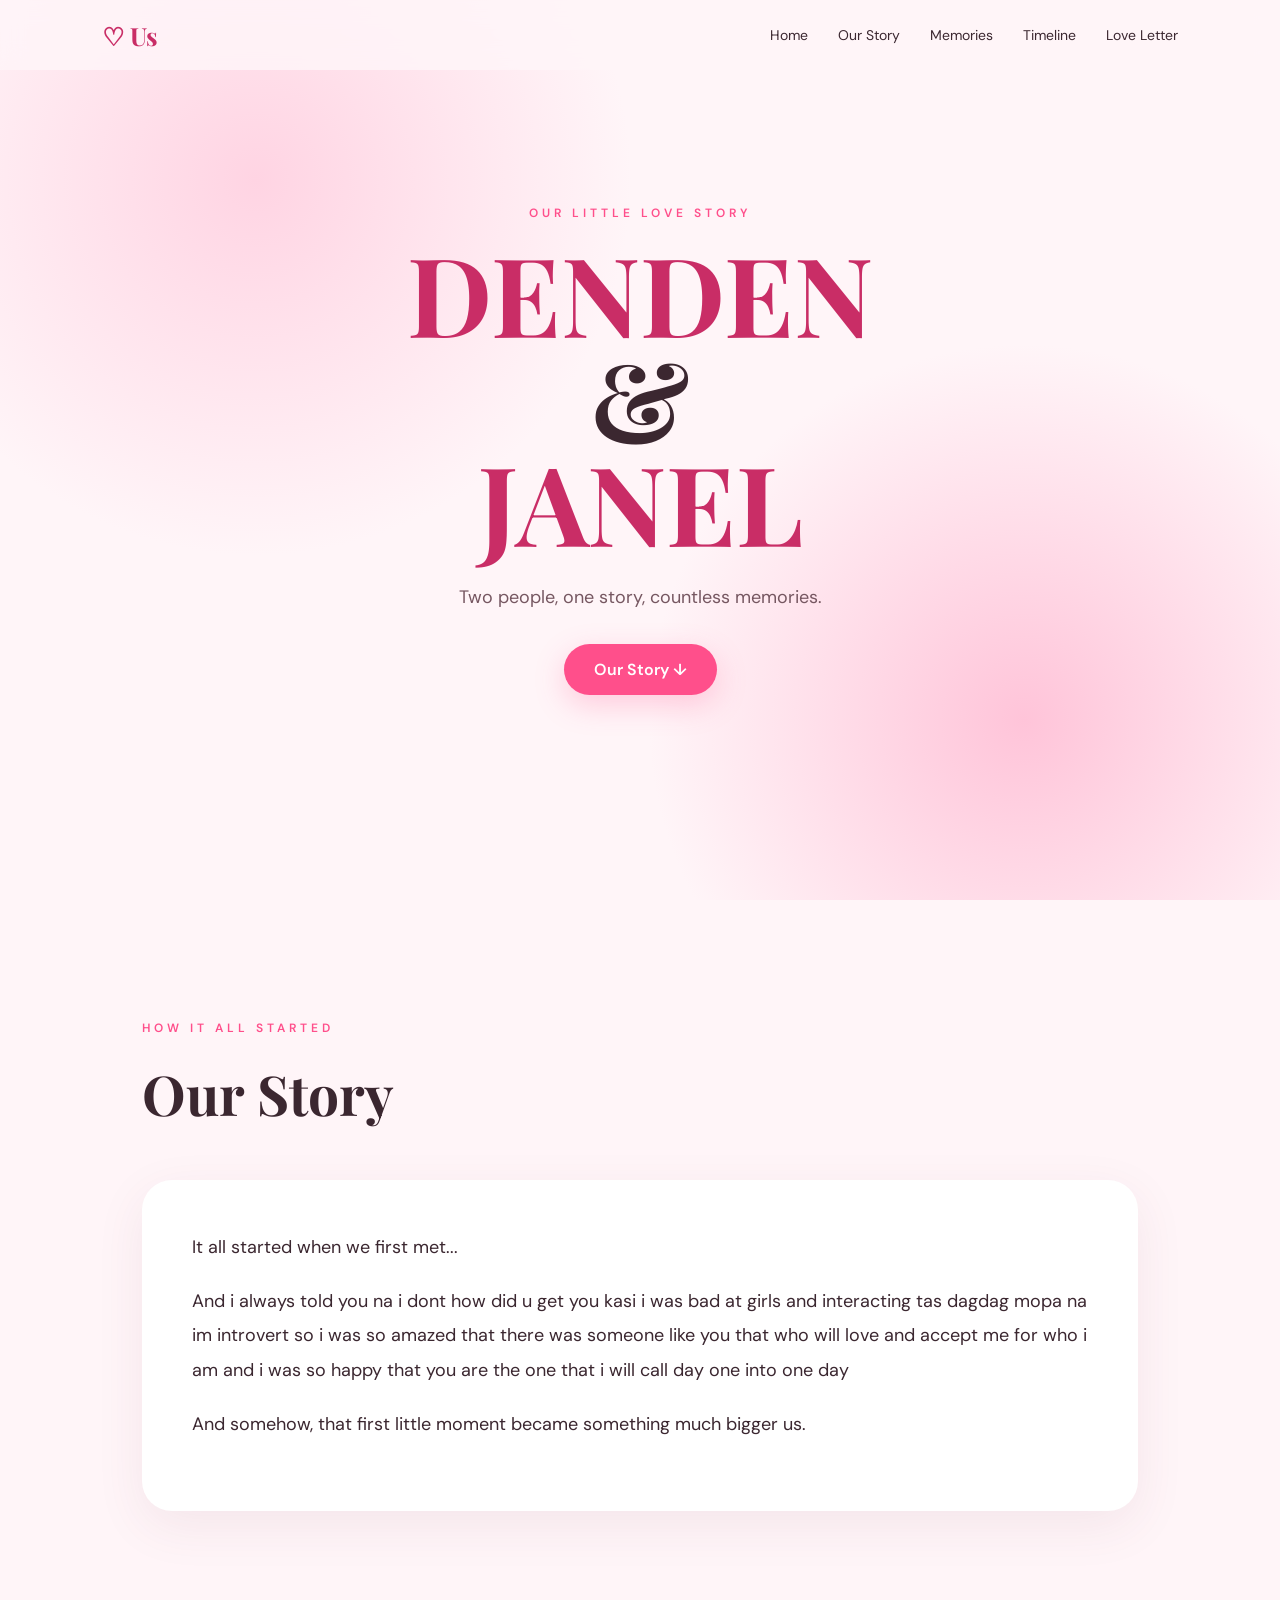
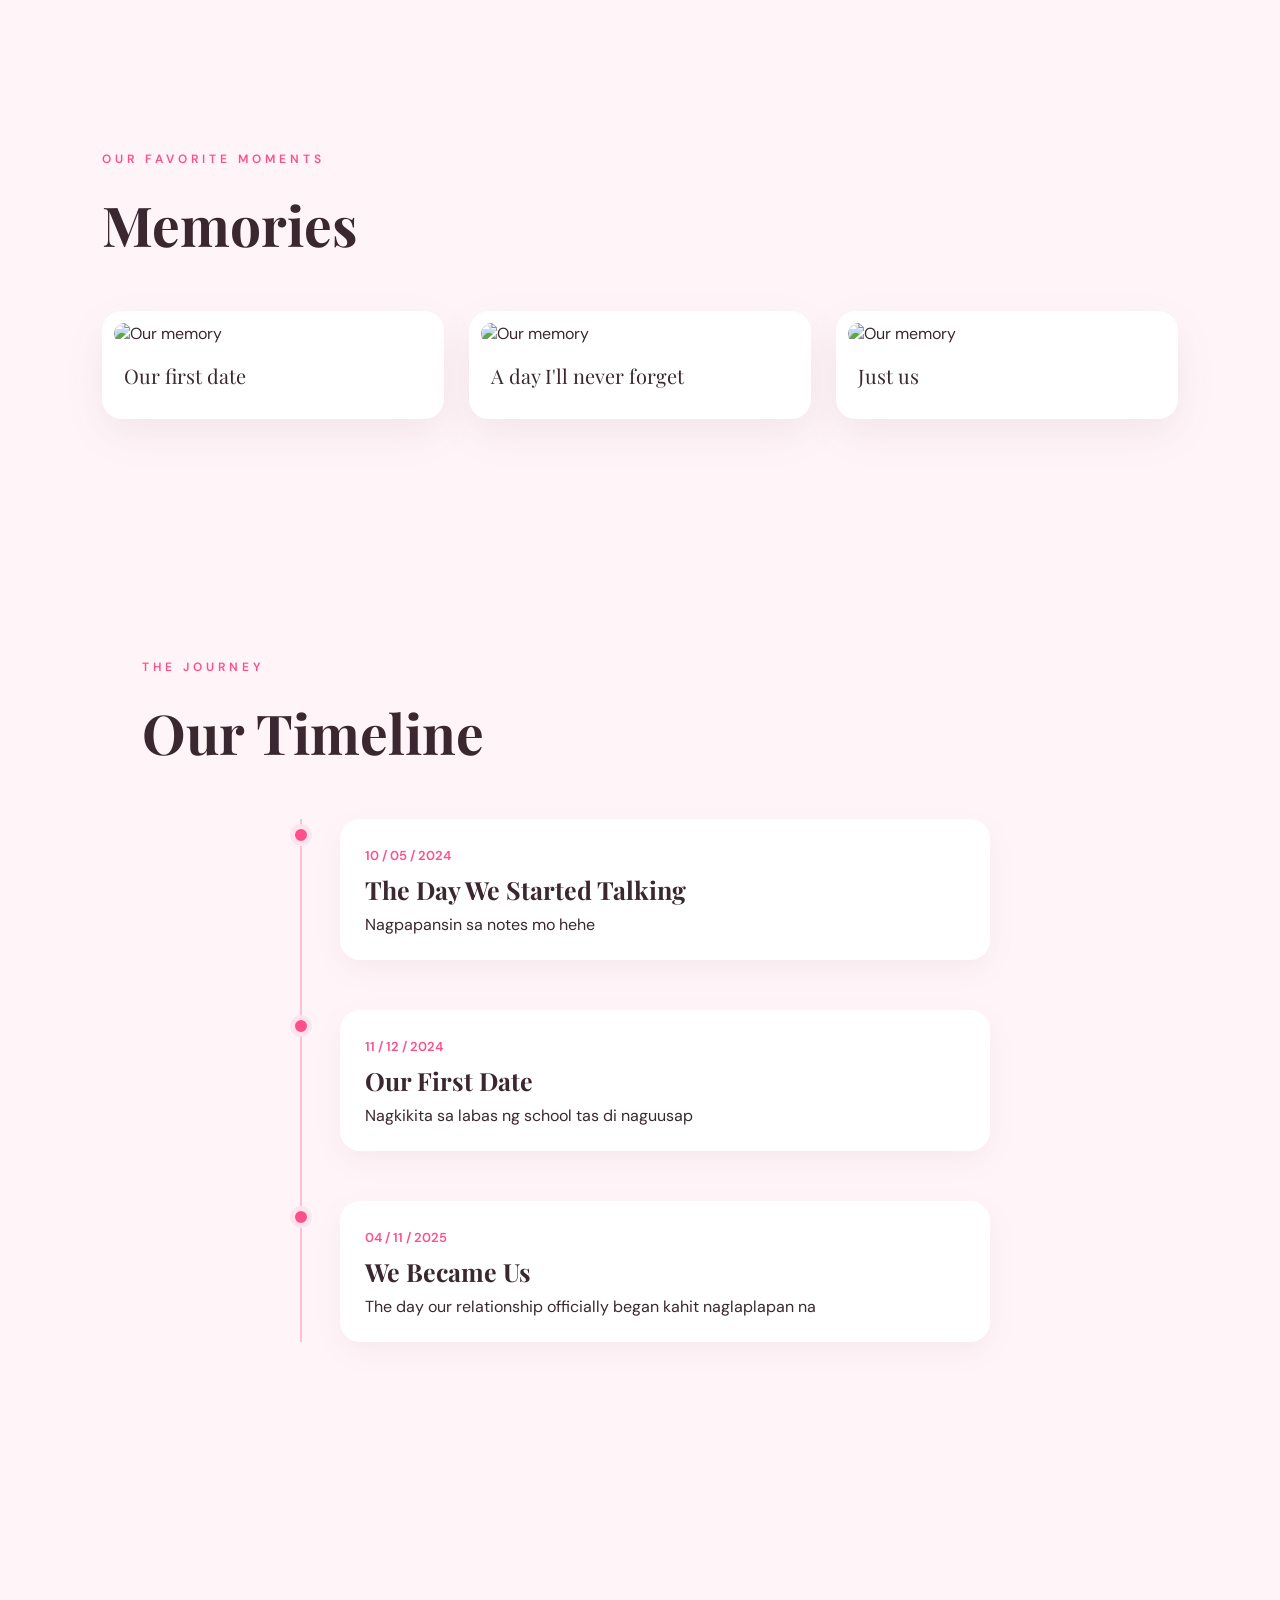
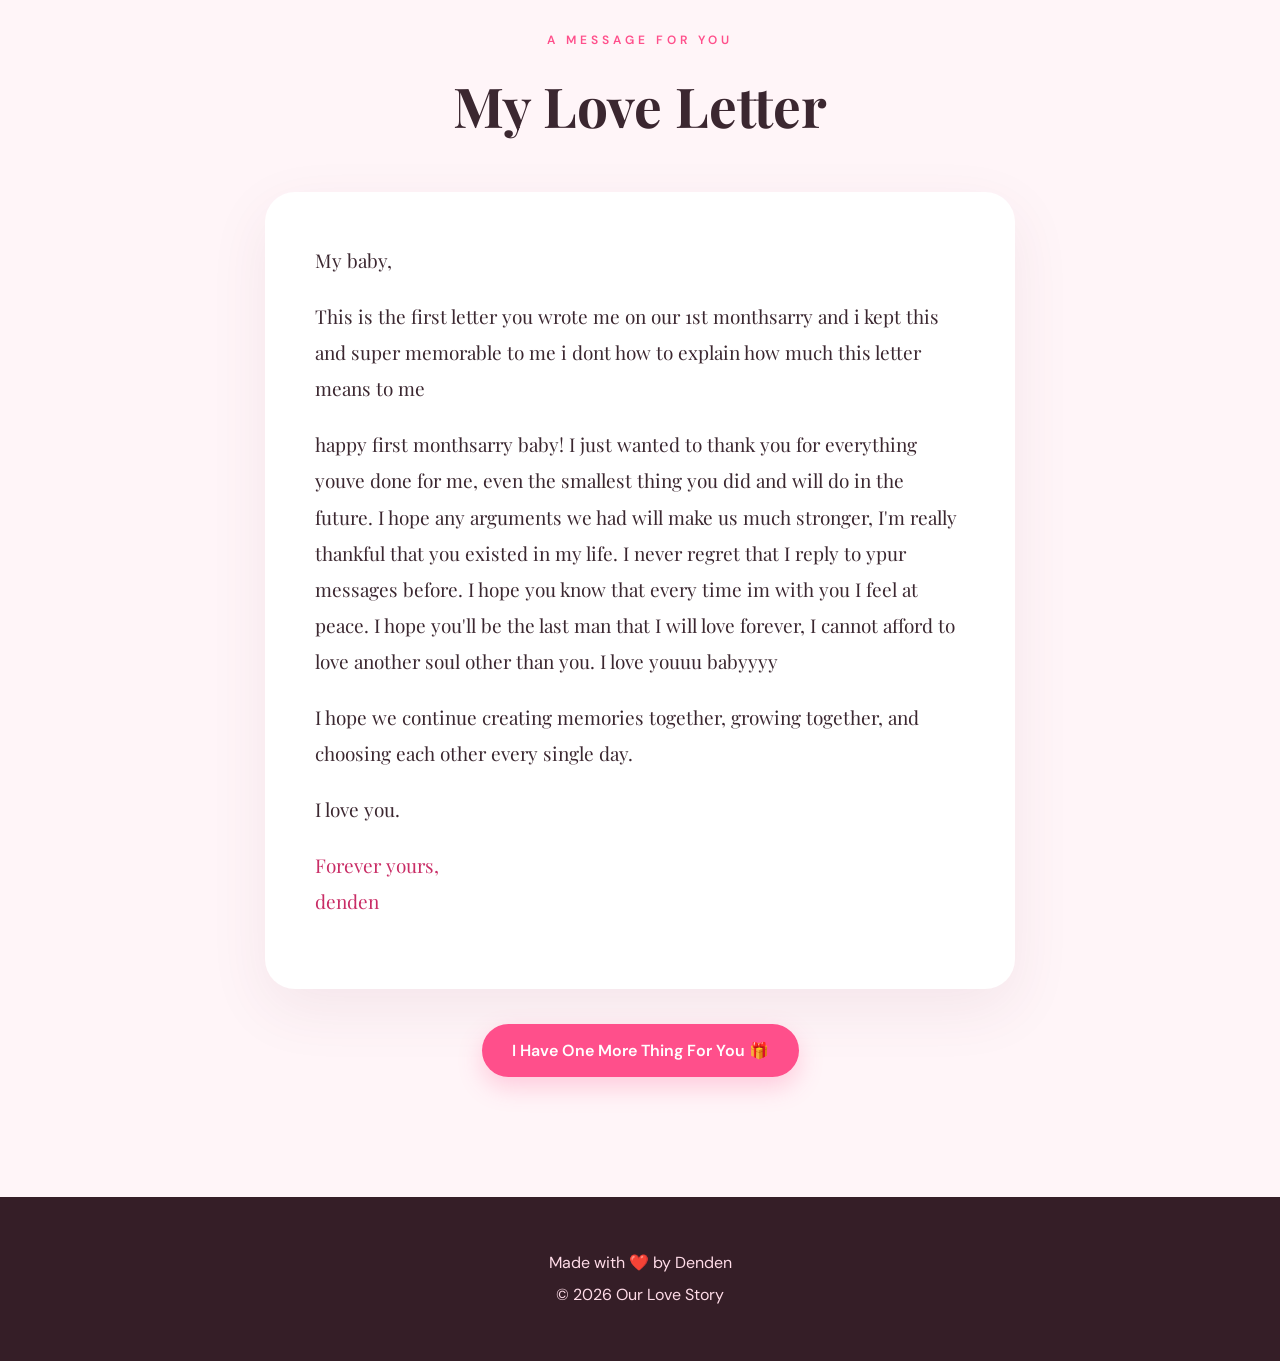
==== index.html @ 70c05e56 "Add files via upload" ====
<!DOCTYPE html>

<html lang="en">
<head>
    <meta charset="UTF-8">
    <meta name="viewport" content="width=device-width, initial-scale=1.0">


<title>For My Baby Master</title>

<link rel="stylesheet" href="style.css">


</head>

<body>


<!-- Floating hearts -->
<div class="hearts"></div>

<!-- Navigation -->
<nav>
    <div class="logo">♡ Us</div>

    <div class="nav-links">
        <a href="#home">Home</a>
        <a href="#story">Our Story</a>
        <a href="#memories">Memories</a>
        <a href="#timeline">Timeline</a>
        <a href="#letter">Love Letter</a>
    </div>
</nav>

<!-- Hero Section -->
<section id="home" class="hero">

    <div class="hero-content">

        <p class="small-title">OUR LITTLE LOVE STORY</p>

        <h1>
            <span>DENDEN</span>
            <br>
            &
            <br>
            <span>JANEL</span>
        </h1>

        <p class="hero-text">
            Two people, one story, countless memories. 
        </p>

        <a href="#story" class="main-button">
            Our Story ↓
        </a>

    </div>

</section>


<!-- Our Story -->
<section id="story" class="section">

    <p class="section-label">HOW IT ALL STARTED</p>

    <h2>Our Story </h2>

    <div class="story-card">

        <p>
            It all started when we first met...
        </p>

        <p>
            And i always told you na i dont how did u get you kasi i was bad at girls and interacting tas dagdag mopa na im introvert so i was so amazed that there was someone like you that who will love and accept me for who i am and i was so happy that you are the one that i will call day one into one day
        </p>

        <p>
            And somehow, that first little moment became
            something much bigger us.
        </p>

    </div>

</section>


<!-- Memories -->
<section id="memories" class="section memories-section">

    <p class="section-label">OUR FAVORITE MOMENTS</p>

    <h2>Memories</h2>

    <div class="gallery">

        <div class="photo-card">
            <img src="images/photo1.jpg" alt="Our memory">
            <p>Our first date</p>
        </div>

        <div class="photo-card">
            <img src="images/photo2.jpg" alt="Our memory">
            <p>A day I'll never forget</p>
        </div>

        <div class="photo-card">
            <img src="images/photo3.jpg" alt="Our memory">
            <p>Just us</p>
        </div>

    </div>

</section>


<!-- Timeline -->
<section id="timeline" class="section">

    <p class="section-label">THE JOURNEY</p>

    <h2>Our Timeline</h2>

    <div class="timeline">

        <div class="timeline-item">
            <div class="timeline-dot"></div>

            <div class="timeline-content">
                <span>10 / 05 / 2024</span>
                <h3>The Day We Started Talking</h3>
                <p>
                    Nagpapansin sa notes mo hehe
                </p>
            </div>
        </div>


        <div class="timeline-item">
            <div class="timeline-dot"></div>

            <div class="timeline-content">
                <span>11 / 12 / 2024</span>
                <h3>Our First Date</h3>
                <p>
                    Nagkikita sa labas ng school tas di naguusap
                </p>
            </div>
        </div>


        <div class="timeline-item">
            <div class="timeline-dot"></div>

            <div class="timeline-content">
                <span>04 / 11 / 2025</span>
                <h3>We Became Us</h3>
                <p>
                    The day our relationship officially began kahit naglaplapan na
                </p>
            </div>
        </div>

    </div>

</section>


<!-- Love Letter -->
<section id="letter" class="section letter-section">

    <p class="section-label">A MESSAGE FOR YOU</p>

    <h2>My Love Letter </h2>

    <div class="letter">

        <p>My baby,</p>

        <p>
            This is the first letter you wrote me on our 1st monthsarry
            and i kept this and super memorable to me i dont how to
            explain how much this letter means to me
        </p>

        <p>
            happy first monthsarry baby! I just wanted to thank you
            for everything youve done for me, even the smallest thing
            you did and will do in the future. I hope any arguments we
            had will make us much stronger, I'm really thankful that you
            existed in my life. I never regret that I reply to ypur
            messages before. I hope you know that every time im with you
            I feel at peace. I hope you'll be the last man that I will
            love forever, I cannot afford to love another soul other than
            you. I love youuu babyyyy
        </p>

        <p>
            I hope we continue creating memories together,
            growing together, and choosing each other
            every single day.
        </p>

        <p>
            I love you.
        </p>

        <p class="signature">
            Forever yours,<br>
            denden
        </p>

    </div>


    <!-- SURPRISE BUTTON -->
    <a href="surprise.html" class="surprise-button">
        I Have One More Thing For You 🎁
    </a>

</section>


<!-- Footer -->
<footer>

    <p>
        Made with ❤️ by Denden
    </p>

    <p>
        © 2026 Our Love Story
    </p>

</footer>



<script src="script.js"></script>


</body>
</html>
---- style.css ----
@import url('https://fonts.googleapis.com/css2?family=DM+Sans:wght@400;500;600&family=Playfair+Display:wght@500;600;700&display=swap');


* {
    margin: 0;
    padding: 0;
    box-sizing: border-box;
    scroll-behavior: smooth;
}


:root {
    --pink: #ff4f8b;
    --light-pink: #ffe4ee;
    --soft-pink: #fff5f8;
    --dark-pink: #c92d66;
    --text: #3b2730;
    --white: #ffffff;
}


body {
    font-family: "DM Sans", sans-serif;
    background: var(--soft-pink);
    color: var(--text);
}


/* =========================
   NAVIGATION
========================= */

nav {
    position: fixed;
    top: 0;
    left: 0;

    width: 100%;
    height: 70px;

    display: flex;
    align-items: center;
    justify-content: space-between;

    padding: 0 8%;

    background: rgba(255, 245, 248, 0.85);
    backdrop-filter: blur(12px);

    z-index: 1000;
}


.logo {
    font-family: "Playfair Display", serif;
    font-size: 25px;
    font-weight: 700;
    color: var(--dark-pink);
}


.nav-links {
    display: flex;
    gap: 30px;
}


.nav-links a {
    text-decoration: none;
    color: var(--text);
    font-size: 14px;
    transition: 0.3s;
}


.nav-links a:hover {
    color: var(--pink);
}


/* =========================
   HERO
========================= */

.hero {
    min-height: 100vh;

    display: flex;
    align-items: center;
    justify-content: center;

    text-align: center;

    padding: 100px 20px;

    background:
        radial-gradient(circle at 20% 20%, #ffd4e3 0%, transparent 30%),
        radial-gradient(circle at 80% 80%, #ffc4d9 0%, transparent 30%),
        var(--soft-pink);

    position: relative;
    overflow: hidden;
}


.hero-content {
    max-width: 800px;
}


.small-title,
.section-label {
    color: var(--pink);
    font-size: 12px;
    font-weight: 600;
    letter-spacing: 4px;
    margin-bottom: 20px;
}


.hero h1 {
    font-family: "Playfair Display", serif;
    font-size: clamp(55px, 9vw, 110px);
    line-height: 0.95;
    margin-bottom: 30px;
}


.hero h1 span {
    color: var(--dark-pink);
}


.hero-text {
    font-size: 18px;
    margin-bottom: 35px;
    color: #765761;
}


.main-button {
    display: inline-block;

    padding: 15px 30px;

    background: var(--pink);
    color: white;

    border-radius: 50px;

    text-decoration: none;
    font-weight: 600;

    box-shadow: 0 10px 30px rgba(255, 79, 139, 0.25);

    transition: 0.3s;
}


.main-button:hover {
    transform: translateY(-4px);
    background: var(--dark-pink);
}


/* =========================
   SECTIONS
========================= */

.section {
    padding: 120px 8%;
    max-width: 1200px;
    margin: auto;
}


.section h2 {
    font-family: "Playfair Display", serif;
    font-size: 55px;
    margin-bottom: 50px;
}


/* =========================
   STORY
========================= */

.story-card {
    background: white;

    padding: 50px;

    border-radius: 30px;

    box-shadow: 0 15px 50px rgba(120, 50, 80, 0.08);

    font-size: 18px;
    line-height: 1.9;
}


.story-card p {
    margin-bottom: 20px;
}


/* =========================
   GALLERY
========================= */

.memories-section {
    max-width: 1400px;
}


.gallery {
    display: grid;
    grid-template-columns: repeat(3, 1fr);
    gap: 25px;
}


.photo-card {
    background: white;

    padding: 12px;

    border-radius: 20px;

    box-shadow: 0 15px 40px rgba(120, 50, 80, 0.08);

    transition: 0.4s;
}


.photo-card:hover {
    transform: translateY(-10px) rotate(1deg);
}


.photo-card img {
    width: 100%;
    height: 350px;

    object-fit: cover;

    border-radius: 15px;
}


.photo-card p {
    padding: 18px 10px;

    font-family: "Playfair Display", serif;
    font-size: 20px;
}


/* =========================
   TIMELINE
========================= */

.timeline {
    position: relative;
    max-width: 700px;
    margin: auto;
}


.timeline::before {
    content: "";

    position: absolute;

    left: 10px;
    top: 0;
    bottom: 0;

    width: 2px;

    background: #ffc0d5;
}


.timeline-item {
    position: relative;

    padding-left: 50px;

    margin-bottom: 50px;
}


.timeline-dot {
    position: absolute;

    left: 0;
    top: 5px;

    width: 22px;
    height: 22px;

    background: var(--pink);

    border: 5px solid var(--light-pink);

    border-radius: 50%;
}


.timeline-content {
    background: white;

    padding: 25px;

    border-radius: 20px;

    box-shadow: 0 10px 30px rgba(120, 50, 80, 0.06);
}


.timeline-content span {
    color: var(--pink);

    font-size: 13px;
    font-weight: 600;
}


.timeline-content h3 {
    margin: 8px 0;

    font-family: "Playfair Display", serif;

    font-size: 25px;
}


/* =========================
   LOVE LETTER
========================= */

.letter-section {
    text-align: center;
}


.letter {
    max-width: 750px;

    margin: auto;
    padding: 50px;

    background: white;

    border-radius: 30px;

    text-align: left;

    font-family: "Playfair Display", serif;

    font-size: 19px;

    line-height: 1.9;

    box-shadow: 0 20px 60px rgba(120, 50, 80, 0.08);
}


.letter p {
    margin-bottom: 20px;
}


.signature {
    color: var(--dark-pink);
}


/* =========================
   SURPRISE BUTTON
========================= */

.surprise-button {
    display: inline-block;

    margin-top: 35px;

    padding: 16px 30px;

    background: var(--pink);

    color: white;

    border-radius: 50px;

    text-decoration: none;

    font-weight: 600;

    box-shadow: 0 10px 25px rgba(255, 79, 139, 0.25);

    transition: 0.3s;
}


.surprise-button:hover {
    background: var(--dark-pink);

    transform: translateY(-4px);

    box-shadow: 0 15px 30px rgba(255, 79, 139, 0.35);
}


/* =========================
   FOOTER
========================= */

footer {
    text-align: center;

    padding: 50px 20px;

    background: #351e27;

    color: #ffdce8;

    line-height: 2;
}


/* =========================
   FLOATING HEARTS
========================= */

.heart {
    position: fixed;

    bottom: -20px;

    font-size: 20px;

    pointer-events: none;

    animation: floatHeart 5s linear forwards;

    z-index: 999;
}


@keyframes floatHeart {

    0% {
        transform: translateY(0) scale(1);
        opacity: 0;
    }

    20% {
        opacity: 1;
    }

    100% {
        transform: translateY(-100vh) scale(1.5);
        opacity: 0;
    }
}


/* =========================
   MOBILE
========================= */

@media (max-width: 768px) {

    nav {
        padding: 0 20px;
    }

    .nav-links {
        display: none;
    }

    .section {
        padding: 90px 20px;
    }

    .section h2 {
        font-size: 42px;
    }

    .gallery {
        grid-template-columns: 1fr;
    }

    .photo-card img {
        height: 400px;
    }

    .story-card,
    .letter {
        padding: 30px;
    }

}
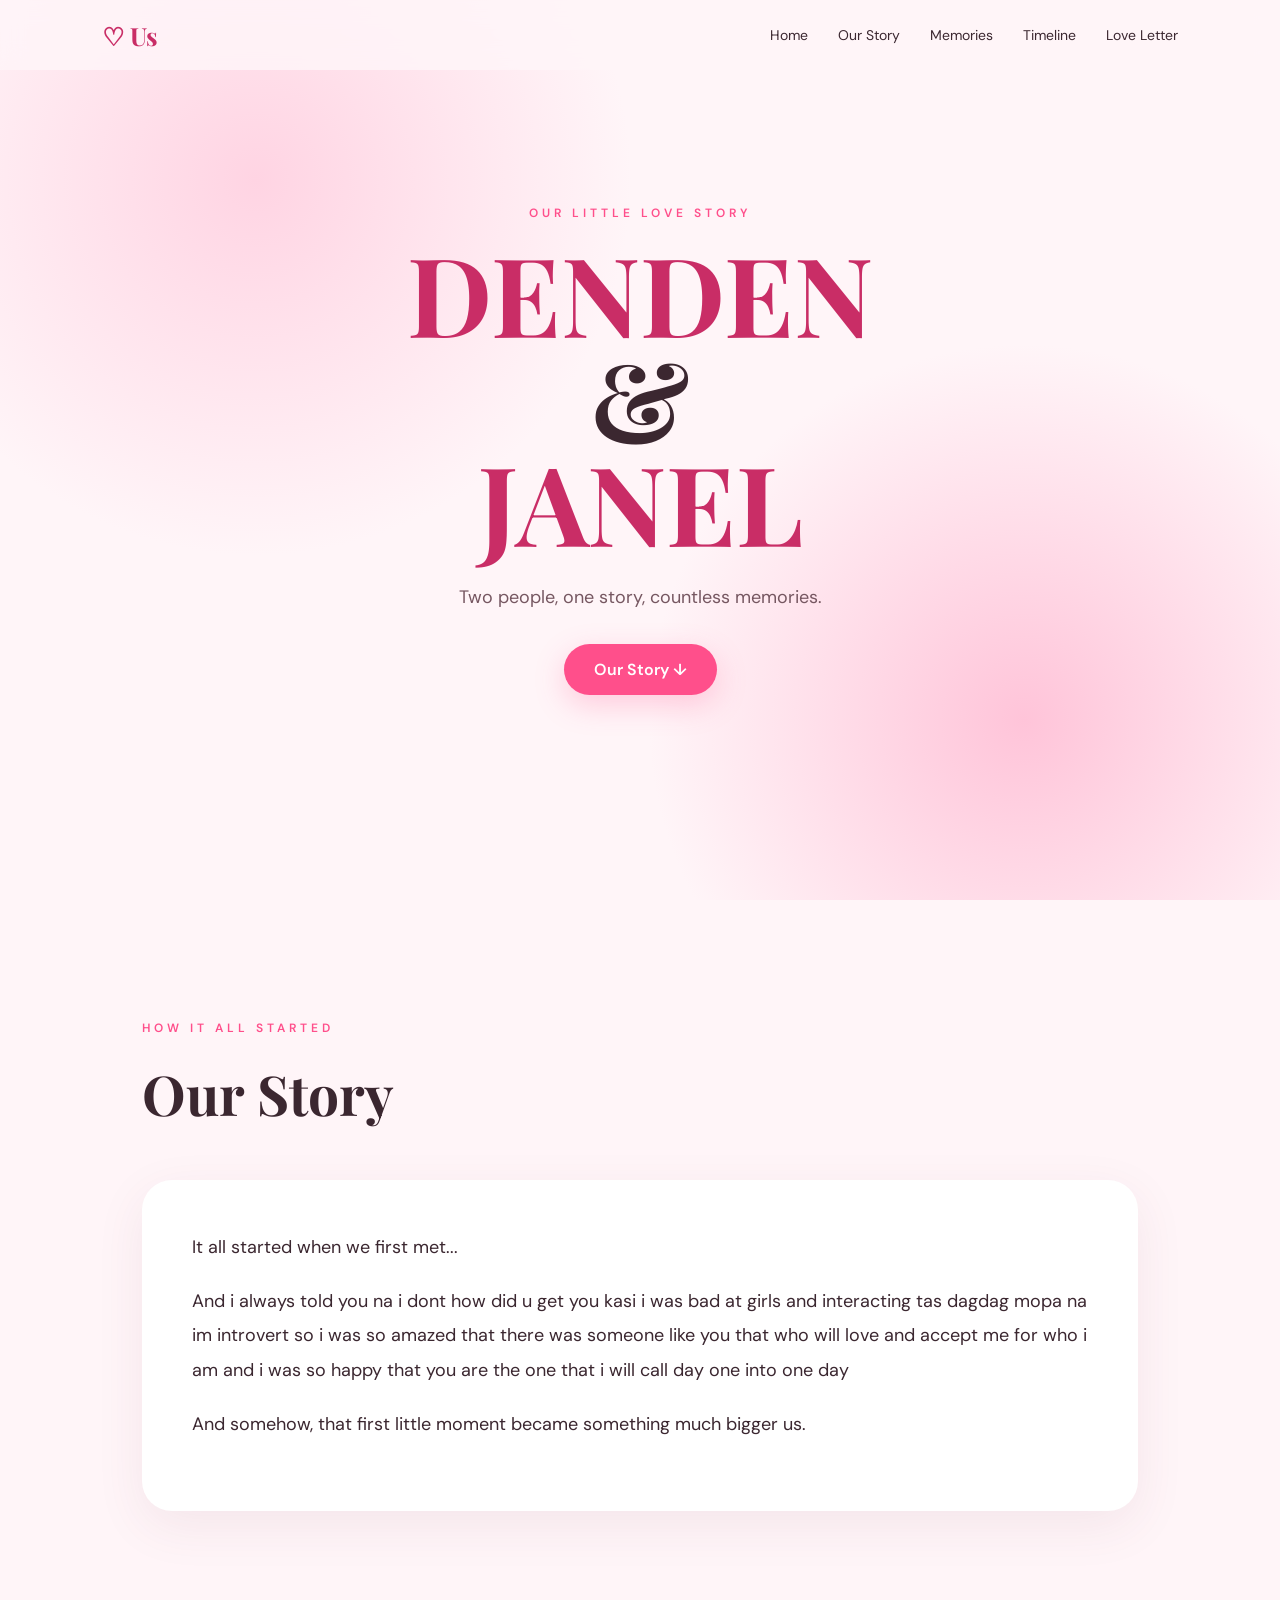
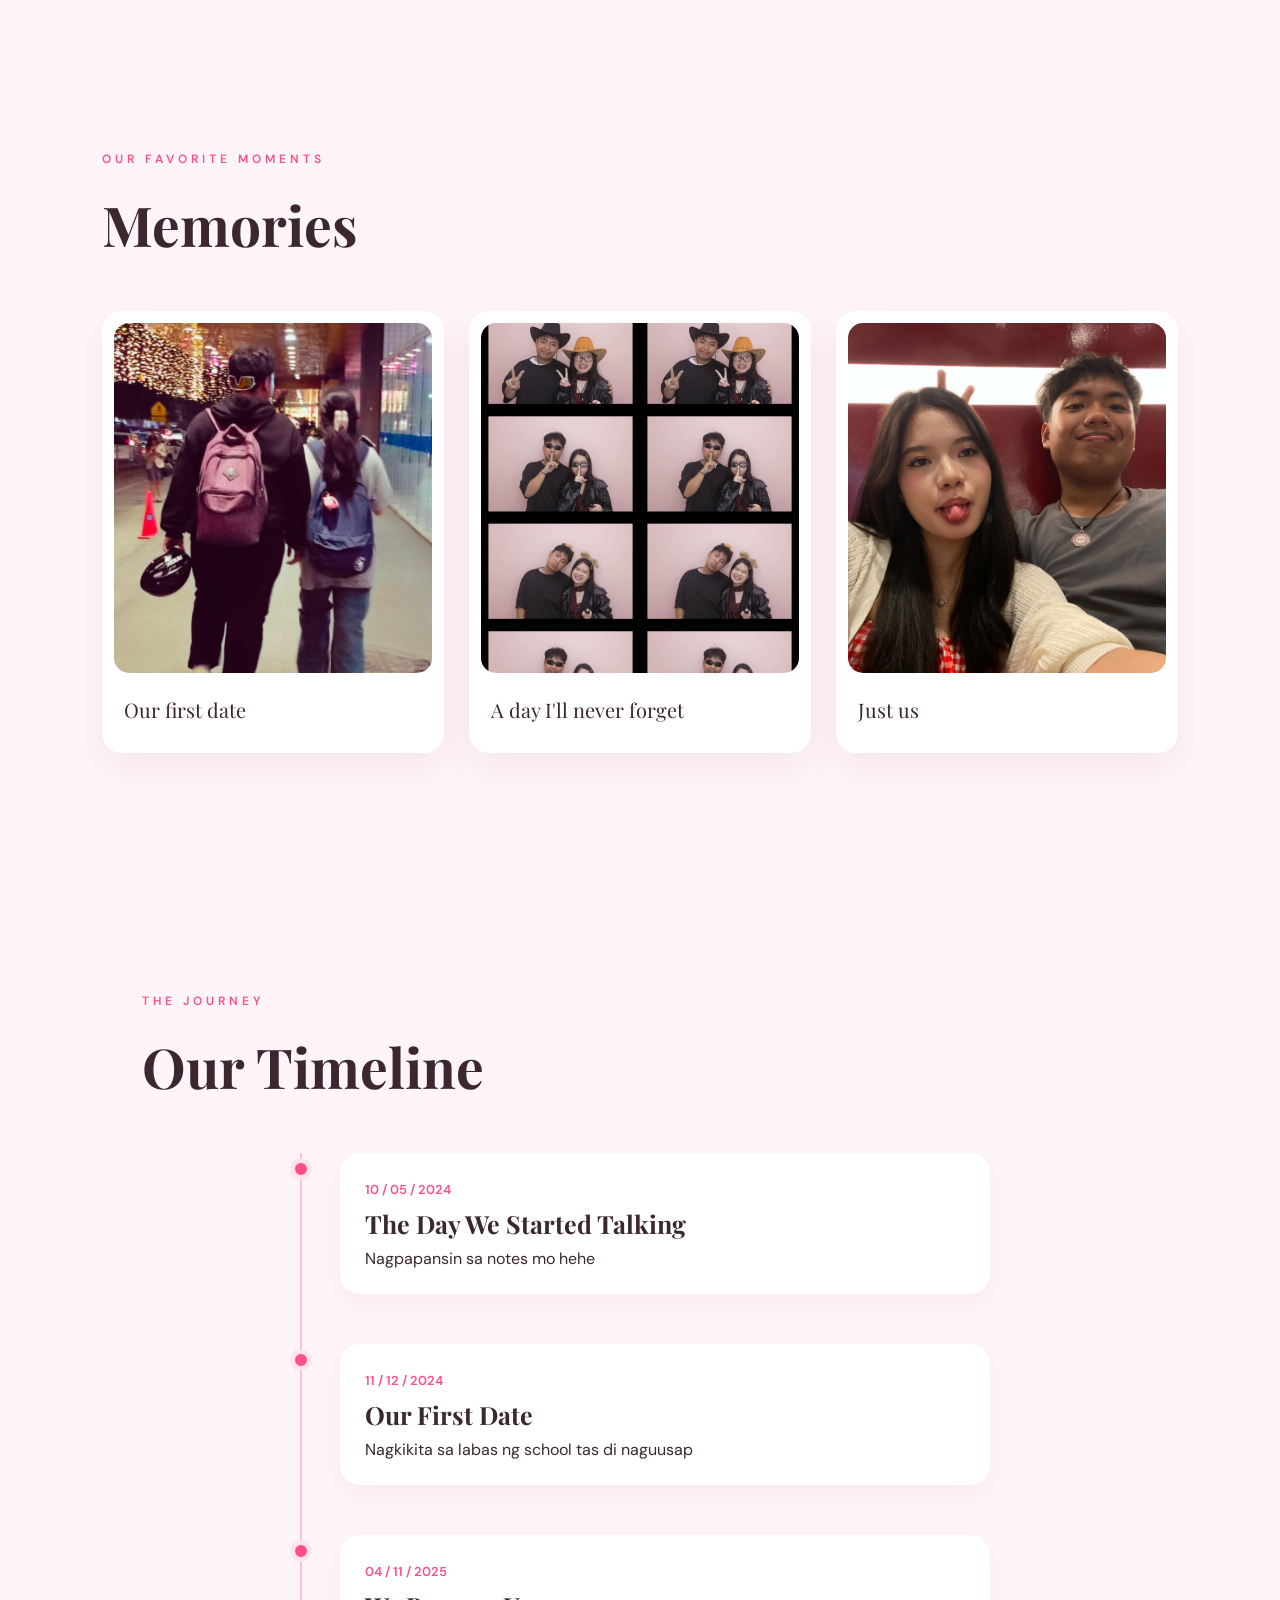
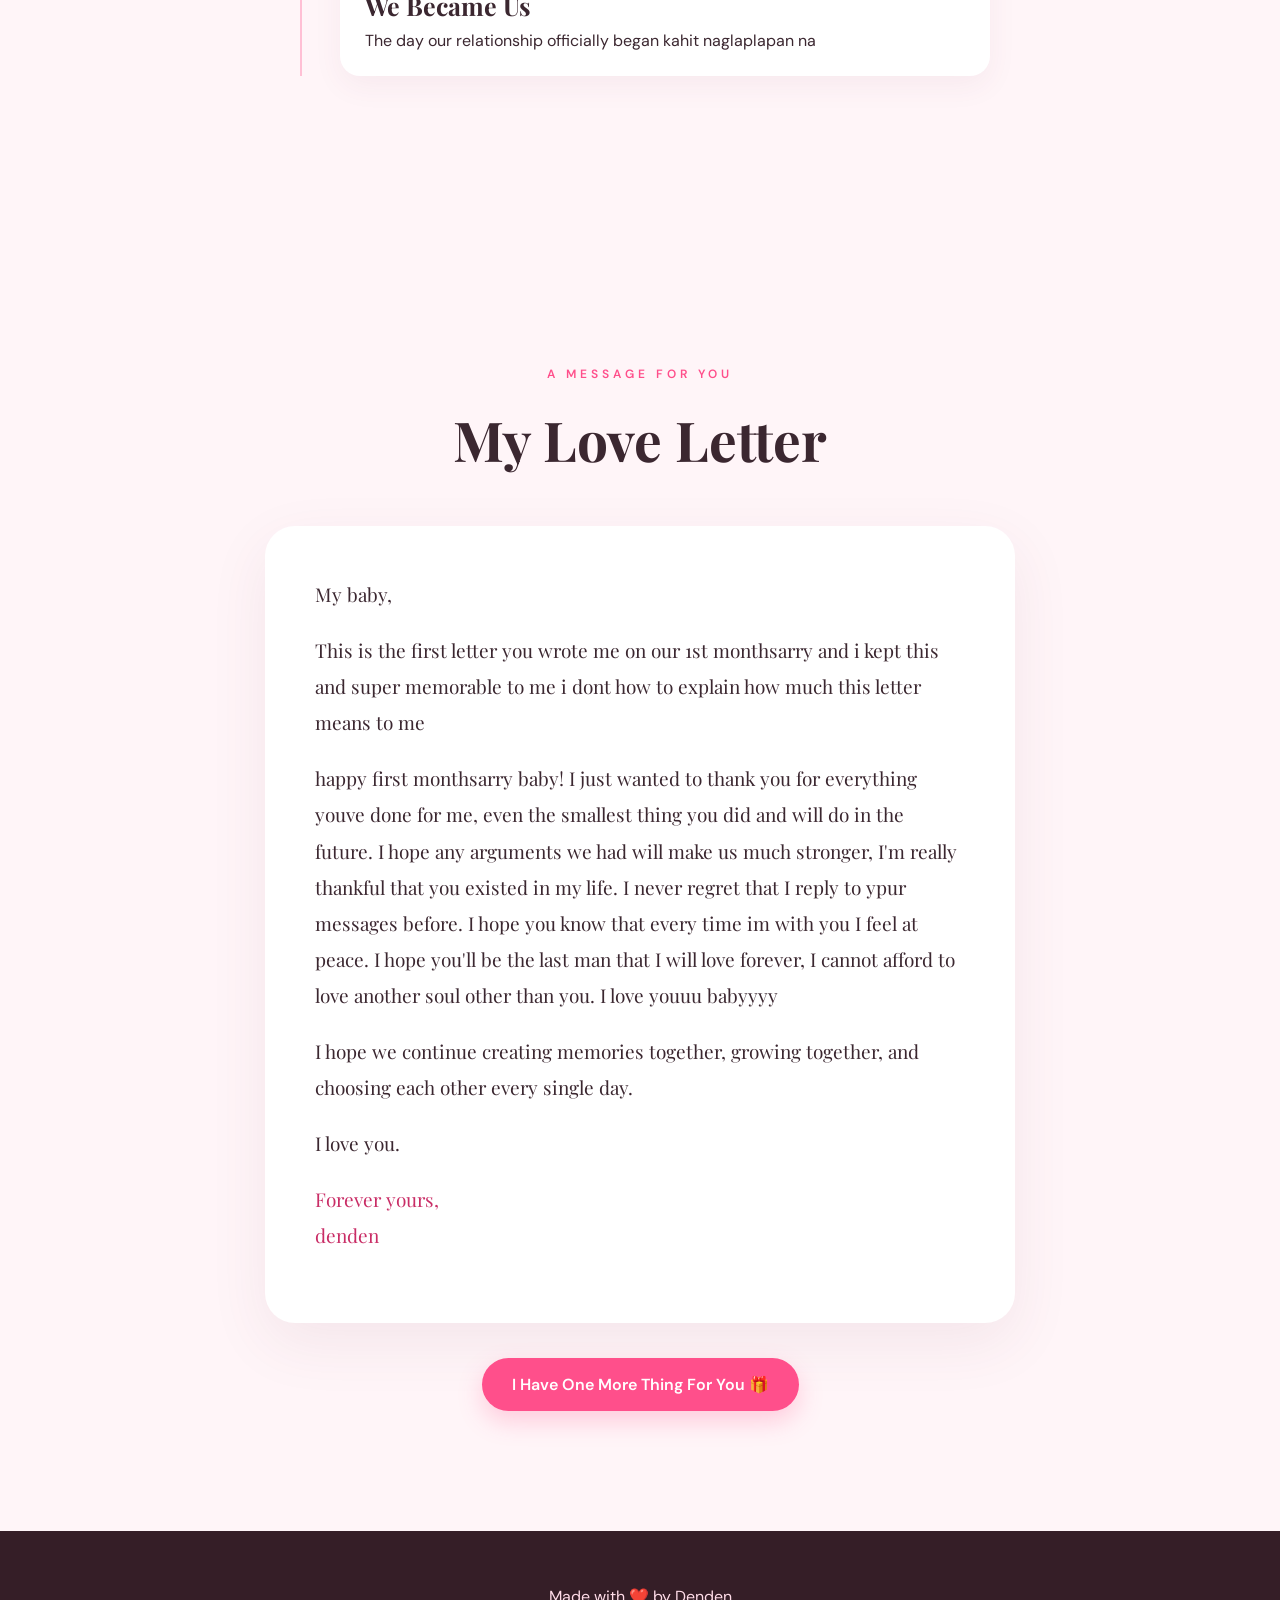
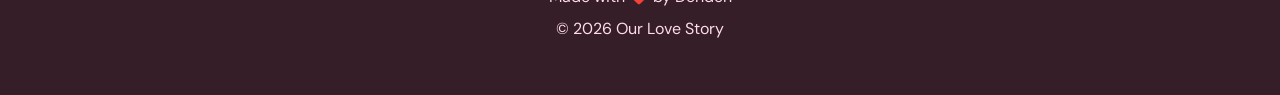
==== commit 31901327: "index.html" ====
--- a/index.html
+++ b/index.html
@@ -97,17 +97,17 @@
     <div class="gallery">
 
         <div class="photo-card">
-            <img src="images/photo1.jpg" alt="Our memory">
+            <img src="photo1.jpg" alt="Our memory">
             <p>Our first date</p>
         </div>
 
         <div class="photo-card">
-            <img src="images/photo2.jpg" alt="Our memory">
+            <img src="photo2.jpg" alt="Our memory">
             <p>A day I'll never forget</p>
         </div>
 
         <div class="photo-card">
-            <img src="images/photo3.jpg" alt="Our memory">
+            <img src="photo3.jpg" alt="Our memory">
             <p>Just us</p>
         </div>
 
